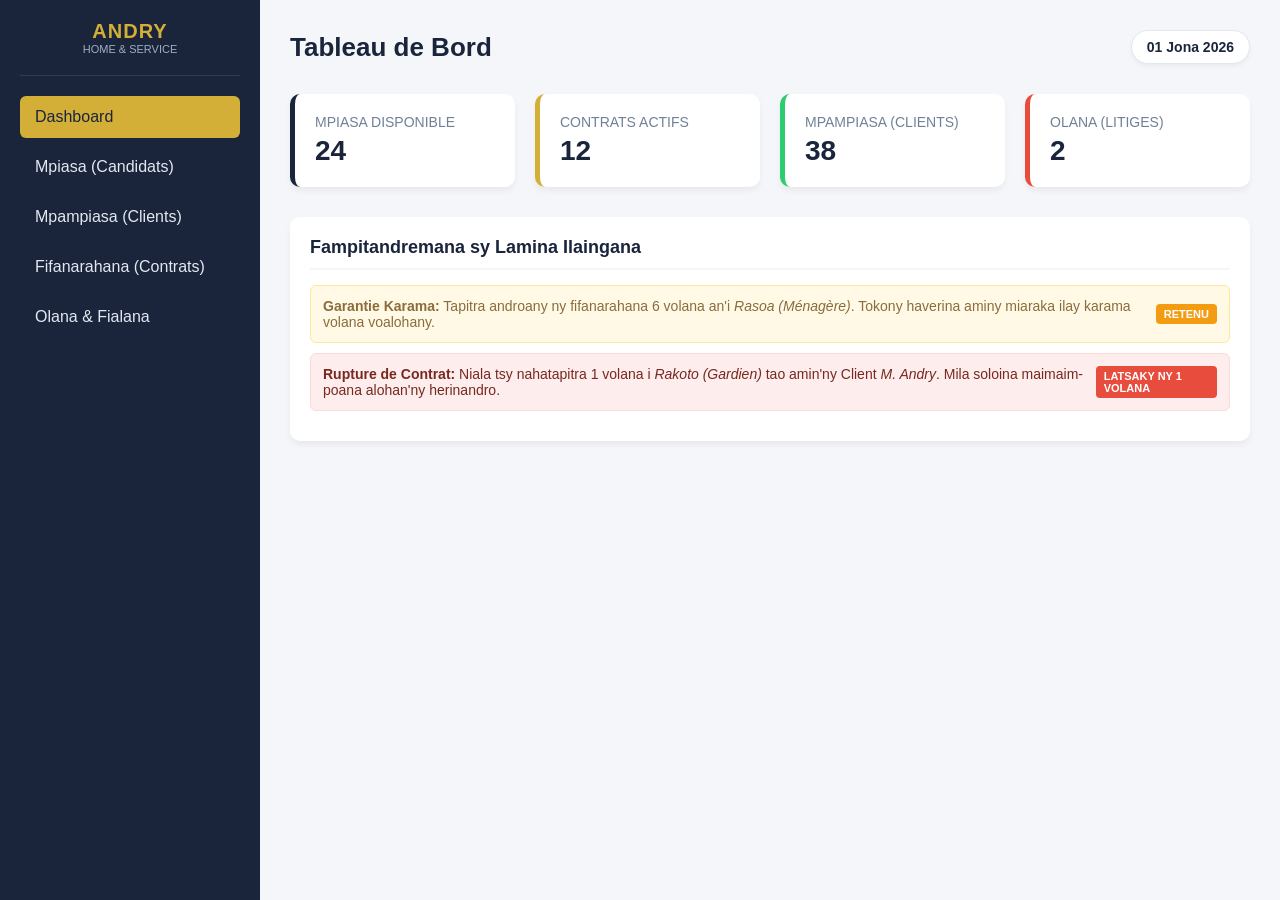
==== dasboard.html @ af7dbdff "Nampiditra ny pejy Client sy Candidat ho an'ny tranonkala" ====
<!DOCTYPE html>
<html lang="mg">
<head>
    <meta charset="UTF-8">
    <meta name="viewport" content="width=device-width, initial-scale=1.0">
    <title>Dashboard - Andry Fianarantsoa Home & Service</title>
    <style>
        /* CSS Fototra */
        * {
            margin: 0;
            padding: 0;
            box-sizing: border-box;
            font-family: 'Segoe UI', Tahoma, Geneva, Verdana, sans-serif;
        }

        body {
            display: flex;
            background-color: #f4f6f9;
            color: #1a253c;
            min-height: 100vh;
        }

        /* 1. Sisiny Havia (Sidebar) */
        .sidebar {
            width: 260px;
            background-color: #1a253c; /* Manga Antitra avy amin'ny logo */
            color: #ffffff;
            padding: 20px;
            display: flex;
            flex-direction: column;
        }

        .logo-section {
            text-align: center;
            padding-bottom: 20px;
            border-bottom: 1px solid #2c3d5a;
            margin-bottom: 20px;
        }

        .logo-section h2 {
            font-size: 20px;
            color: #d4af37; /* Loko Volamena / Mavo */
            letter-spacing: 1px;
        }

        .logo-section p {
            font-size: 11px;
            color: #a0aec0;
            text-transform: uppercase;
        }

        .menu-list {
            list-style: none;
        }

        .menu-item a {
            display: block;
            padding: 12px 15px;
            color: #e2e8f0;
            text-decoration: none;
            border-radius: 6px;
            margin-bottom: 8px;
            font-weight: 500;
            transition: 0.3s;
        }

        .menu-item a:hover, .menu-item.active a {
            background-color: #d4af37;
            color: #1a253c;
        }

        /* 2. Fizarana Lehibe (Main Content) */
        .main-content {
            flex: 1;
            padding: 30px;
        }

        .header-main {
            display: flex;
            justify-content: space-between;
            align-items: center;
            margin-bottom: 30px;
        }

        .header-main h1 {
            font-size: 26px;
            color: #1a253c;
        }

        .date-badge {
            background-color: #ffffff;
            padding: 8px 15px;
            border-radius: 20px;
            font-size: 14px;
            font-weight: bold;
            box-shadow: 0 2px 4px rgba(0,0,0,0.05);
            border: 1px solid #e2e8f0;
        }

        /* 3. Ireo Karatra Tarehimarika (Cards) */
        .cards-grid {
            display: grid;
            grid-template-columns: repeat(auto-fit, minmax(220px, 1fr));
            gap: 20px;
            margin-bottom: 30px;
        }

        .card {
            background-color: #ffffff;
            padding: 20px;
            border-radius: 10px;
            box-shadow: 0 4px 6px rgba(0,0,0,0.05);
            border-left: 5px solid #1a253c;
        }

        .card.gold { border-left-color: #d4af37; }
        .card.green { border-left-color: #2ecc71; }
        .card.red { border-left-color: #e74c3c; }

        .card-title {
            font-size: 14px;
            color: #718096;
            text-transform: uppercase;
            margin-bottom: 5px;
        }

        .card-value {
            font-size: 28px;
            font-weight: bold;
            color: #1a253c;
        }

        /* 4. Fizarana Alerte sy Fampitandremana */
        .alerts-section {
            background-color: #ffffff;
            padding: 20px;
            border-radius: 10px;
            box-shadow: 0 4px 6px rgba(0,0,0,0.05);
        }

        .alerts-section h3 {
            font-size: 18px;
            margin-bottom: 15px;
            color: #1a253c;
            border-bottom: 2px solid #f4f6f9;
            padding-bottom: 10px;
        }

        .alert-item {
            display: flex;
            justify-content: space-between;
            align-items: center;
            padding: 12px;
            border-radius: 6px;
            margin-bottom: 10px;
            font-size: 14px;
        }

        .alert-item.warning {
            background-color: #fff9e6;
            border: 1px solid #ffe899;
            color: #8a6d3b;
        }

        .alert-item.danger {
            background-color: #fdedec;
            border: 1px solid #fadbd8;
            color: #78281f;
        }

        .status-badge {
            padding: 4px 8px;
            border-radius: 4px;
            font-size: 11px;
            font-weight: bold;
            text-transform: uppercase;
        }

        .badge-warning { background-color: #f39c12; color: white; }
        .badge-danger { background-color: #e74c3c; color: white; }
    </style>
</head>
<body>

    <!-- 1. Sisiny Havia: Menu -->
    <div class="sidebar">
        <div class="logo-section">
            <h2>ANDRY</h2>
            <p>Home & Service</p>
        </div>
        <ul class="menu-list">
            <li class="menu-item active"><a href="#">Dashboard</a></li>
            <li class="menu-item"><a href="#">Mpiasa (Candidats)</a></li>
            <li class="menu-item"><a href="#">Mpampiasa (Clients)</a></li>
            <li class="menu-item"><a href="#">Fifanarahana (Contrats)</a></li>
            <li class="menu-item"><a href="#">Olana & Fialana</a></li>
        </ul>
    </div>

    <!-- 2. Fizarana Havanana: Votoatiny lehibe -->
    <div class="main-content">
        <div class="header-main">
            <h1>Tableau de Bord</h1>
            <div class="date-badge">01 Jona 2026</div>
        </div>

        <!-- Ireo Karatra fampisehoana tarehimarika -->
        <div class="cards-grid">
            <div class="card">
                <div class="card-title">Mpiasa Disponible</div>
                <div class="card-value">24</div>
            </div>
            <div class="card gold">
                <div class="card-title">Contrats Actifs</div>
                <div class="card-value">12</div>
            </div>
            <div class="card green">
                <div class="card-title">Mpampiasa (Clients)</div>
                <div class="card-value">38</div>
            </div>
            <div class="card red">
                <div class="card-title">Olana (Litiges)</div>
                <div class="card-value">2</div>
            </div>
        </div>

        <!-- Fampitandremana ho an'ny Agence -->
        <div class="alerts-section">
            <h3>Fampitandremana sy Lamina Ilaingana</h3>
            
            <!-- Alerte momba ny karama miantona (6 volana) -->
            <div class="alert-item warning">
                <div>
                    <strong>Garantie Karama:</strong> Tapitra androany ny fifanarahana 6 volana an'i <em>Rasoa (Ménagère)</em>. Tokony haverina aminy miaraka ilay karama volana voalohany.
                </div>
                <span class="status-badge badge-warning">Retenu</span>
            </div>

            <!-- Alerte momba ny olana (Halatra na fialana tampoka) -->
            <div class="alert-item danger">
                <div>
                    <strong>Rupture de Contrat:</strong> Niala tsy nahatapitra 1 volana i <em>Rakoto (Gardien)</em> tao amin'ny Client <em>M. Andry</em>. Mila soloina maimaim-poana alohan'ny herinandro.
                </div>
                <span class="status-badge badge-danger">Latsaky ny 1 Volana</span>
            </div>
        </div>
    </div>

</body>
</html>
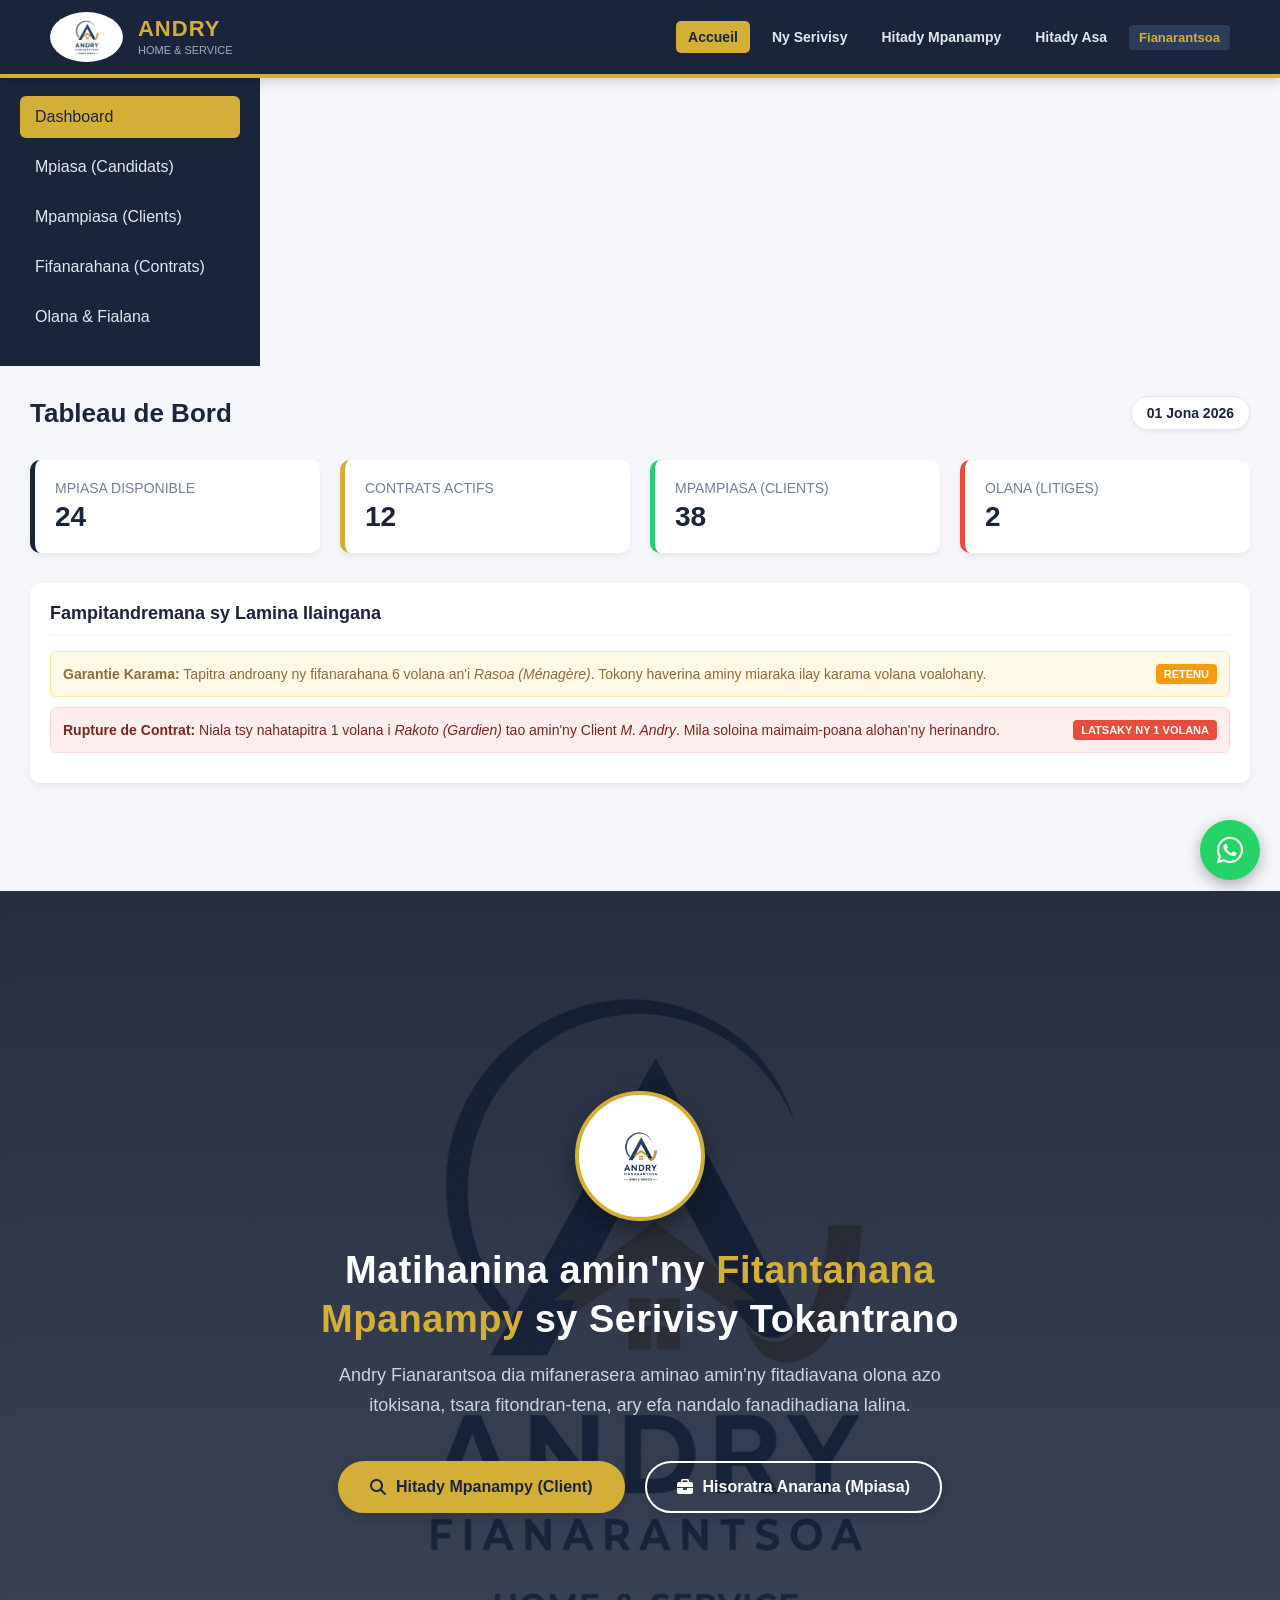
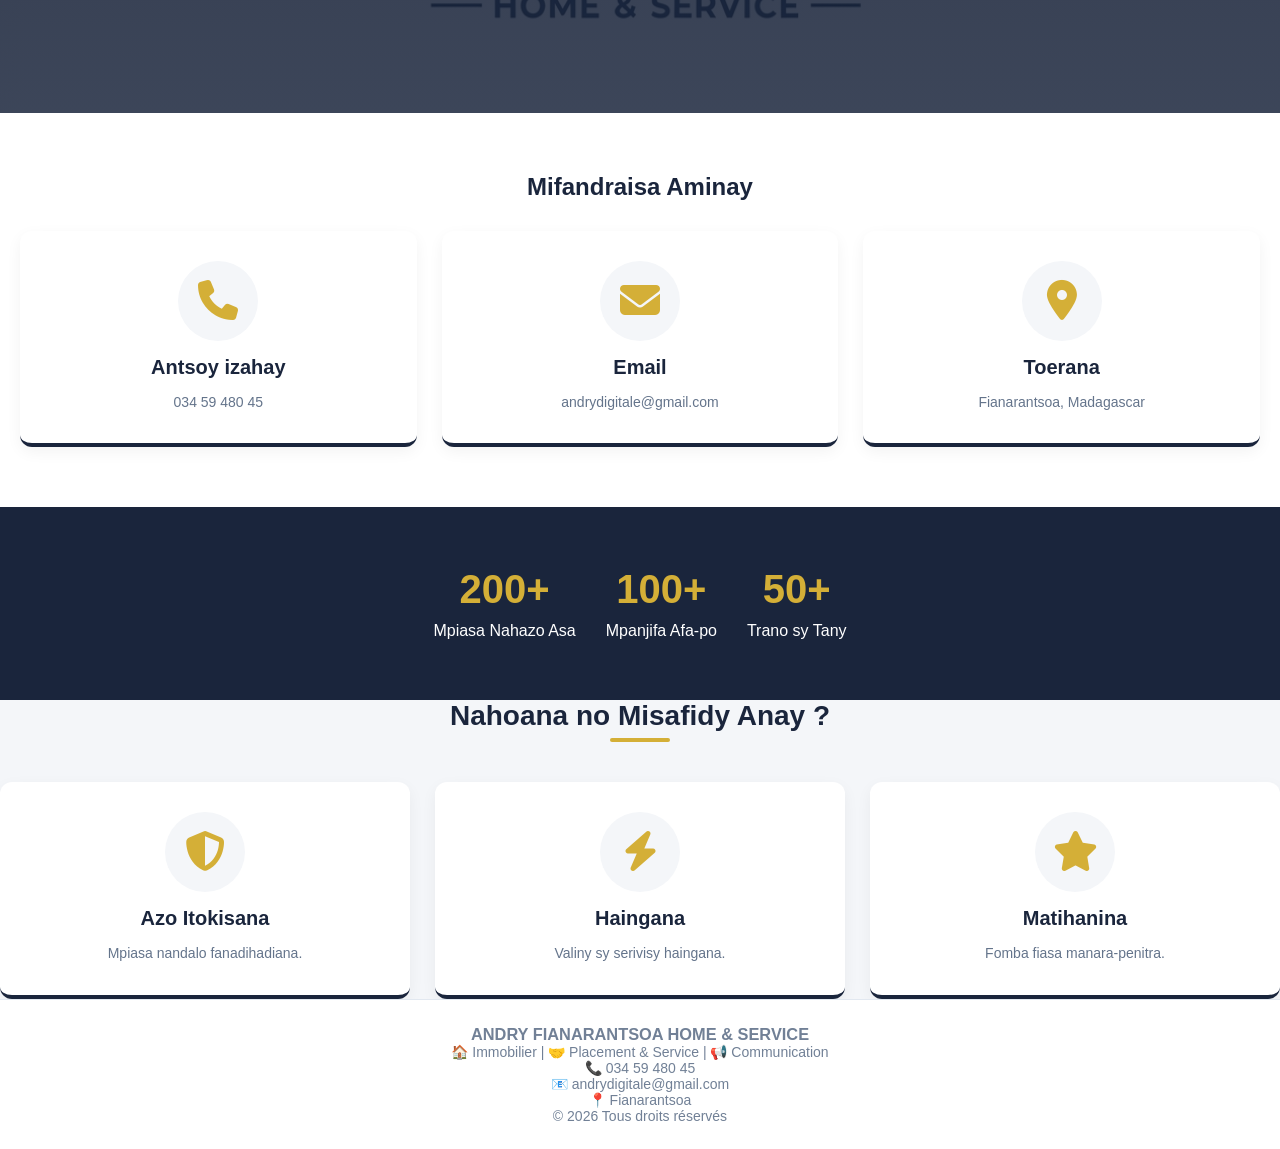
==== commit 1028e9f0: "Premier site Andry Home Service" ====
--- a/dasboard.html
+++ b/dasboard.html
@@ -6,7 +6,8 @@
     <meta name="viewport" content="width=device-width, initial-scale=1.0">
     <title>Dashboard - Andry Fianarantsoa Home & Service</title>
     <style>
-        /* CSS Fototra */
+        /* CSS Fototra                    
+         git add . && git commit -m "Nampiditra sary sy logo teo amin'ny pejy voalohany" && git push*/
         * {
             margin: 0;
             padding: 0;
@@ -248,4 +249,1189 @@
     </div>
 
 </body>
+</html>
+
+
+
+
+
+
+
+
+
+
+
+
+
+
+
+
+
+
+
+
+
+
+
+
+
+
+
+
+
+
+
+
+
+
+
+
+
+<!DOCTYPE html>
+<html lang="mg">
+<head>
+    <meta charset="UTF-8">
+    <meta name="viewport" content="width=device-width, initial-scale=1.0">
+    <title>Andry Fianarantsoa - Home & Service</title>
+    <!-- FontAwesome ho an'ny Icons -->
+    <link rel="stylesheet" href="https://cdnjs.cloudflare.com/ajax/libs/font-awesome/6.4.0/css/all.min.css">
+    <style>
+        * {
+            margin: 0;
+            padding: 0;
+            box-sizing: border-box;
+            font-family: 'Segoe UI', Tahoma, Geneva, Verdana, sans-serif;
+        }
+
+        html, body {
+            width: 100%;
+            max-width: 100%;
+            overflow-x: hidden;
+            background-color: #f4f6f9;
+            color: #1a253c;
+            display: flex;
+            flex-direction: column;
+            min-height: 100vh;
+        }
+
+        /* NAVBAR FIXED GLOBAL */
+        header {
+            background-color: #1a253c;
+            color: white;
+            padding: 12px 50px;
+            display: flex;
+            justify-content: space-between;
+            align-items: center;
+            border-bottom: 4px solid #d4af37;
+            box-shadow: 0 4px 10px rgba(0,0,0,0.15);
+            position: fixed;
+            top: 0;
+            left: 0;
+            width: 100%;
+            z-index: 1000;
+        }
+
+        .logo-container {
+            display: flex;
+            align-items: center;
+            gap: 15px;
+        }
+
+        .logo-img {
+            height: 50px;
+            width: auto;
+            object-fit: contain;
+            background-color: white;
+            padding: 2px;
+            border-radius: 50%;
+        }
+
+        .logo-text h1 {
+            font-size: 22px;
+            color: #d4af37;
+            letter-spacing: 1px;
+            line-height: 1;
+        }
+
+        .logo-text p {
+            font-size: 11px;
+            color: #a0aec0;
+            text-transform: uppercase;
+            margin-top: 4px;
+        }
+
+        .nav-menu {
+            display: flex;
+            list-style: none;
+            gap: 10px;
+            align-items: center;
+        }
+
+        .nav-menu li a {
+            color: #e2e8f0;
+            text-decoration: none;
+            font-size: 14px;
+            font-weight: 600;
+            padding: 8px 12px;
+            border-radius: 5px;
+            cursor: pointer;
+            transition: all 0.3s ease;
+        }
+
+        .nav-menu li a:hover,
+        .nav-menu li a.active {
+            color: #1a253c;
+            background-color: #d4af37;
+        }
+
+        .loc-badge {
+            background-color: #2c3d5a;
+            color: #d4af37;
+            padding: 5px 10px;
+            border-radius: 4px;
+            font-size: 13px;
+            font-weight: bold;
+        }
+
+        /* BOKOTRA HAMBURGER */
+        .menu-toggle {
+            display: none;
+            flex-direction: column;
+            gap: 5px;
+            cursor: pointer;
+            background: none;
+            border: none;
+        }
+
+        .menu-toggle span {
+            display: block;
+            width: 28px;
+            height: 3px;
+            background-color: white;
+            border-radius: 2px;
+            transition: 0.3s;
+        }
+
+        /* MAIN CONTENT MANAGER */
+        .page-section {
+            display: none;
+            padding: 40px 20px;
+            max-width: 1200px;
+            margin: 78px auto 0 auto;
+            width: 100%;
+            animation: slideUp 0.4s ease forwards;
+        }
+
+        .page-section.active-page {
+            display: block;
+        }
+
+        #home-page {
+            max-width: 100%;
+            width: 100%;
+            margin-top: 78px;
+            padding: 0;
+        }
+
+        @keyframes slideUp {
+            from { opacity: 0; transform: translateY(15px); }
+            to { opacity: 1; transform: translateY(0); }
+        }
+
+        /* HERO SECTION */
+        .hero {
+            position: relative;
+            background: linear-gradient(rgba(15, 23, 42, 0.9), rgba(26, 37, 60, 0.85)), url('logooo.png');
+            background-size: cover;
+            background-position: center;
+            background-attachment: fixed;
+            color: white;
+            text-align: center;
+            padding: 100px 20px;
+            min-height: calc(100vh - 78px);
+            display: flex;
+            flex-direction: column;
+            justify-content: center;
+            align-items: center;
+        }
+
+        .hero-logo-center {
+            width: 130px;
+            height: 130px;
+            background-color: white;
+            border-radius: 50%;
+            padding: 12px;
+            display: flex;
+            align-items: center;
+            justify-content: center;
+            box-shadow: 0 10px 25px rgba(0,0,0,0.4);
+            border: 4px solid #d4af37;
+            margin-bottom: 25px;
+            animation: pulse 2s infinite;
+        }
+
+        @keyframes pulse {
+            0% { box-shadow: 0 0 0 0 rgba(212, 175, 55, 0.4); }
+            70% { box-shadow: 0 0 0 15px rgba(212, 175, 55, 0); }
+            100% { box-shadow: 0 0 0 0 rgba(212, 175, 55, 0); }
+        }
+
+        .hero-logo-center img {
+            max-width: 100%;
+            max-height: 100%;
+            object-fit: contain;
+        }
+
+        .hero h2 {
+            font-size: 38px;
+            font-weight: 800;
+            margin-bottom: 15px;
+            color: #ffffff;
+            letter-spacing: 0.5px;
+            max-width: 800px;
+            line-height: 1.3;
+        }
+        
+        .hero h2 span {
+            color: #d4af37;
+        }
+
+        .hero p {
+            font-size: 18px;
+            max-width: 650px;
+            margin-bottom: 40px;
+            color: #cbd5e1;
+            line-height: 1.7;
+        }
+
+        .hero-buttons {
+            display: flex;
+            gap: 20px;
+            flex-wrap: wrap;
+            justify-content: center;
+        }
+
+        .hero-btn {
+            padding: 15px 30px;
+            font-size: 16px;
+            font-weight: 700;
+            text-decoration: none;
+            border-radius: 30px;
+            cursor: pointer;
+            transition: all 0.3s ease;
+            display: inline-flex;
+            align-items: center;
+            gap: 10px;
+            box-shadow: 0 4px 15px rgba(0,0,0,0.2);
+        }
+
+        .hero-btn-primary {
+            background-color: #d4af37;
+            color: #1a253c;
+            border: 2px solid #d4af37;
+        }
+
+        .hero-btn-primary:hover {
+            background-color: transparent;
+            color: #ffffff;
+            transform: translateY(-3px);
+            box-shadow: 0 6px 20px rgba(212, 175, 55, 0.4);
+        }
+
+        .hero-btn-secondary {
+            background-color: transparent;
+            color: #ffffff;
+            border: 2px solid #ffffff;
+        }
+
+        .hero-btn-secondary:hover {
+            background-color: #ffffff;
+            color: #1a253c;
+            transform: translateY(-3px);
+            box-shadow: 0 6px 20px rgba(255, 255, 255, 0.3);
+        }
+
+        /* SERVICES SECTION STYLE */
+        .services-section {
+            text-align: center;
+        }
+
+        .services-section h2 {
+            font-size: 28px;
+            color: #1a253c;
+            margin-bottom: 10px;
+            position: relative;
+            display: inline-block;
+            padding-bottom: 10px;
+        }
+
+        .services-section h2::after {
+            content: '';
+            position: absolute;
+            bottom: 0;
+            left: 50%;
+            transform: translateX(-50%);
+            width: 60px;
+            height: 4px;
+            background-color: #d4af37;
+            border-radius: 2px;
+        }
+
+        .services-container {
+            display: grid;
+            grid-template-columns: repeat(auto-fit, minmax(300px, 1fr));
+            gap: 25px;
+            margin-top: 30px;
+        }
+
+        .service-card {
+            background: white;
+            padding: 30px 20px;
+            border-radius: 12px;
+            box-shadow: 0 5px 15px rgba(0,0,0,0.05);
+            border-bottom: 4px solid #1a253c;
+            transition: all 0.3s ease;
+        }
+
+        .service-card:hover {
+            transform: translateY(-5px);
+            box-shadow: 0 10px 25px rgba(0,0,0,0.1);
+            border-bottom-color: #d4af37;
+        }
+
+        .service-icon {
+            font-size: 40px;
+            color: #d4af37;
+            margin-bottom: 15px;
+            background-color: #f4f6f9;
+            width: 80px;
+            height: 80px;
+            line-height: 80px;
+            border-radius: 50%;
+            display: inline-block;
+        }
+
+        .service-card h3 {
+            font-size: 20px;
+            color: #1a253c;
+            margin-bottom: 12px;
+        }
+
+        .service-card p {
+            font-size: 14px;
+            color: #64748b;
+            line-height: 1.6;
+        }
+
+        /* FORMULAIRES & CONTRACT STYLES */
+        .form-page-container {
+            max-width: 750px;
+            margin: 0 auto;
+        }
+
+        .section-box {
+            background: white;
+            padding: 35px 30px;
+            border-radius: 15px;
+            box-shadow: 0 10px 25px rgba(0,0,0,0.05);
+            border-top: 6px solid #1a253c;
+        }
+
+        .section-box.candidat-box {
+            border-top-color: #d4af37;
+        }
+
+        .section-box h3 {
+            font-size: 24px;
+            margin-bottom: 20px;
+            color: #1a253c;
+            border-bottom: 2px solid #f1f5f9;
+            padding-bottom: 10px;
+            display: flex;
+            align-items: center;
+            gap: 10px;
+        }
+
+        .section-box h3 i { color: #d4af37; }
+        .candidat-box h3 i { color: #1a253c; }
+
+        .section-box ul {
+            list-style: none;
+            margin-bottom: 30px;
+            background-color: #f8fafc;
+            padding: 20px;
+            border-radius: 8px;
+            border-left: 4px solid #1a253c;
+        }
+        
+        .section-box.candidat-box ul { border-left-color: #d4af37; }
+
+        .section-box ul li {
+            margin-bottom: 12px;
+            font-size: 13.5px;
+            line-height: 1.6;
+            padding-left: 22px;
+            position: relative;
+            color: #334155;
+        }
+
+        .section-box ul li::before {
+            content: "✓";
+            position: absolute;
+            left: 0;
+            color: #2ecc71;
+            font-weight: bold;
+            font-size: 15px;
+        }
+        
+        .section-box ul li.nb-note {
+            list-style: none;
+            padding-left: 0;
+            font-weight: bold;
+            color: #e74c3c;
+            margin-top: 15px;
+            border-top: 1px dashed #cbd5e1;
+            padding-top: 10px;
+        }
+        
+        .section-box ul li.nb-note::before { content: ""; }
+
+        .form-row { display: flex; gap: 15px; }
+        .form-row .form-group { flex: 1; }
+
+        .form-group { margin-bottom: 20px; }
+        .form-group label {
+            display: block;
+            font-size: 13px;
+            font-weight: 600;
+            margin-bottom: 8px;
+            color: #334155;
+        }
+
+        .form-group input, .form-group select, .form-group textarea {
+            width: 100%;
+            padding: 12px 14px;
+            border: 1px solid #cbd5e1;
+            border-radius: 8px;
+            font-size: 14px;
+            background-color: #f8fafc;
+            transition: all 0.3s ease;
+            color: #1a253c;
+        }
+
+        .form-group input:focus, .form-group select:focus, .form-group textarea:focus {
+            border-color: #1a253c;
+            outline: none;
+            background-color: white;
+            box-shadow: 0 0 0 3px rgba(26, 37, 60, 0.1);
+        }
+
+        .candidat-box input:focus, .candidat-box select:focus, .candidat-box textarea:focus {
+            border-color: #d4af37;
+            box-shadow: 0 0 0 3px rgba(212, 175, 55, 0.15);
+        }
+        
+        .extra-textarea-container { display: none; animation: fadeIn 0.4s ease forwards; }
+
+        @keyframes fadeIn {
+            from { opacity: 0; transform: translateY(-10px); }
+            to { opacity: 1; transform: translateY(0); }
+        }
+
+        /* CHECKBOX AGREEMENT */
+        .checkbox-group {
+            display: flex;
+            align-items: flex-start;
+            gap: 10px;
+            margin-bottom: 25px;
+            cursor: pointer;
+        }
+
+        .checkbox-group input {
+            width: auto;
+            margin-top: 3px;
+            cursor: pointer;
+        }
+
+        .checkbox-group label {
+            font-size: 13px;
+            color: #475569;
+            line-height: 1.5;
+            font-weight: 500;
+            cursor: pointer;
+        }
+
+        .btn-submit {
+            width: 100%;
+            padding: 14px;
+            background-color: #1a253c;
+            color: white;
+            border: none;
+            border-radius: 8px;
+            font-size: 15px;
+            font-weight: bold;
+            cursor: pointer;
+            transition: all 0.3s ease;
+            box-shadow: 0 4px 6px rgba(26, 37, 60, 0.15);
+            display: flex;
+            justify-content: center;
+            align-items: center;
+            gap: 10px;
+        }
+
+        .btn-submit:hover {
+            background-color: #d4af37;
+            color: #1a253c;
+            transform: translateY(-2px);
+        }
+
+        .candidat-box .btn-submit {
+            background-color: #d4af37;
+            color: #1a253c;
+        }
+
+        .candidat-box .btn-submit:hover {
+            background-color: #1a253c;
+            color: white;
+        }
+
+        /* STATUS MESSAGE BOX */
+        .form-status {
+            display: none;
+            padding: 15px;
+            border-radius: 8px;
+            margin-bottom: 20px;
+            font-size: 14px;
+            font-weight: 600;
+            text-align: center;
+            animation: fadeIn 0.3s ease;
+        }
+        .form-status.success {
+            background-color: #d4edda;
+            color: #155724;
+            border: 1px solid #c3e6cb;
+            display: block;
+        }
+        .form-status.error {
+            background-color: #f8d7da;
+            color: #721c24;
+            border: 1px solid #f5c6cb;
+            display: block;
+        }
+
+        footer {
+            text-align: center;
+            padding: 25px;
+            margin-top: auto;
+            font-size: 14px;
+            color: #718096;
+            border-top: 1px solid #e2e8f0;
+            background-color: #ffffff;
+        }
+
+        /* MEDIA QUERIES */
+        @media (max-width: 768px) {
+            header { padding: 15px 20px; }
+            .menu-toggle { display: flex; }
+            .menu-toggle.open span:nth-child(1) { transform: rotate(45deg) translate(5px, 5px); }
+            .menu-toggle.open span:nth-child(2) { opacity: 0; }
+            .menu-toggle.open span:nth-child(3) { transform: rotate(-45deg) translate(6px, -7px); }
+
+            .nav-menu {
+                display: none; 
+                position: absolute;
+                top: 100%;
+                left: 0;
+                width: 100%;
+                background-color: #1a253c;
+                flex-direction: column;
+                align-items: center;
+                padding: 20px 0;
+                gap: 15px;
+                border-bottom: 3px solid #d4af37;
+            }
+
+            .nav-menu.open { display: flex; }
+            .nav-menu li { width: 100%; text-align: center; }
+            .nav-menu li a { display: inline-block; width: 80%; font-size: 16px; padding: 10px; }
+
+            .hero h2 { font-size: 28px; }
+            .hero p { font-size: 15px; }
+            .services-section h2 { font-size: 24px; }
+            .form-row { flex-direction: column; gap: 0; }
+            .hero-buttons { flex-direction: column; width: 100%; max-width: 300px; }
+            .hero-btn { width: 100%; justify-content: center; }
+        }
+
+
+
+
+        .contact-rapide{
+padding:60px 20px;
+text-align:center;
+background:white;
+}
+
+.stats{
+display:flex;
+justify-content:center;
+gap:30px;
+padding:60px 20px;
+background:#1a253c;
+color:white;
+flex-wrap:wrap;
+}
+
+.stat-box{
+text-align:center;
+}
+
+.stat-box h2{
+font-size:40px;
+color:#d4af37;
+margin-bottom:10px;
+}
+
+.whatsapp-float{
+position:fixed;
+bottom:20px;
+right:20px;
+width:60px;
+height:60px;
+background:#25D366;
+border-radius:50%;
+display:flex;
+justify-content:center;
+align-items:center;
+font-size:30px;
+color:white;
+text-decoration:none;
+z-index:9999;
+box-shadow:0 5px 15px rgba(0,0,0,.3);
+}
+    </style>
+</head>
+<body>
+
+    <!-- Nav-Bar FIXED -->
+    <header id="navbar">
+        <div class="logo-container">
+            <img src="logooo.png" alt="Logo Agence Andry" class="logo-img">
+            <div class="logo-text">
+                <h1>ANDRY</h1>
+                <p>Home & Service</p>
+            </div>
+        </div>
+        
+        <button class="menu-toggle" id="mobile-menu-btn">
+            <span></span>
+            <span></span>
+            <span></span>
+        </button>
+        
+        <ul class="nav-menu" id="nav-links">
+            <li><a onclick="showPage('home-page')" id="link-home" class="nav-item active">Accueil</a></li>
+            <li><a onclick="showPage('serivisy-page')" id="link-serivisy" class="nav-item">Ny Serivisy</a></li>
+            <li><a onclick="showPage('mpampiasa-page')" id="link-mpampiasa" class="nav-item">Hitady Mpanampy</a></li>
+            <li><a onclick="showPage('mpiasa-page')" id="link-mpiasa" class="nav-item">Hitady Asa</a></li>
+            <li class="loc-badge">Fianarantsoa</li>
+        </ul>
+    </header>
+
+    <!-- 1. ACCUEIL PAGE -->
+    <div id="home-page" class="page-section active-page">
+        <div class="hero">
+            <div class="hero-logo-center">
+                <img src="logooo.png" alt="Logo Andry">
+            </div>
+            <h2>Matihanina amin'ny <span>Fitantanana Mpanampy</span> sy Serivisy Tokantrano</h2>
+            <p>Andry Fianarantsoa dia mifanerasera aminao amin'ny fitadiavana olona azo itokisana, tsara fitondran-tena, ary efa nandalo fanadihadiana lalina.</p>
+            
+            <div class="hero-buttons">
+                <a onclick="showPage('mpampiasa-page')" class="hero-btn hero-btn-primary">
+                    <i class="fa-solid fa-magnifying-glass"></i> Hitady Mpanampy (Client)
+                </a>
+                <a onclick="showPage('mpiasa-page')" class="hero-btn hero-btn-secondary">
+                    <i class="fa-solid fa-briefcase"></i> Hisoratra Anarana (Mpiasa)
+                </a>
+            </div>
+        </div>
+    </div>
+<section class="contact-rapide">
+    <h2>Mifandraisa Aminay</h2>
+
+    <div class="services-container">
+
+        <div class="service-card">
+            <div class="service-icon">
+                <i class="fas fa-phone"></i>
+            </div>
+            <h3>Antsoy izahay</h3>
+            <p>034 59 480 45</p>
+        </div>
+
+        <div class="service-card">
+            <div class="service-icon">
+                <i class="fas fa-envelope"></i>
+            </div>
+            <h3>Email</h3>
+            <p>andrydigitale@gmail.com</p>
+        </div>
+
+        <div class="service-card">
+            <div class="service-icon">
+                <i class="fas fa-location-dot"></i>
+            </div>
+            <h3>Toerana</h3>
+            <p>Fianarantsoa, Madagascar</p>
+        </div>
+
+    </div>
+</section>
+    <!-- 2. SERVICES PAGE -->
+    <section id="serivisy-page" class="page-section">
+        <div class="services-section">
+            <h2>Ny Serivisy Ataonay</h2>
+            <p style="color: #64748b; margin-top: 10px; font-size: 15px;">Manolotra vahaolana feno sy matihanina ho an'ny tokantrano sy ny fandraharahana eto Fianarantsoa.</p>
+            
+            <div class="services-container">
+                <div class="service-card">
+                    <div class="service-icon"><i class="fa-solid fa-house-chimney"></i></div>
+                    <h3>Andry Real Estate</h3>
+                    <p>Mitady trano hofaina na hovidiana ve ianao? Sa manana tany sy trano tiana hamidy? Izahay no mikarakara sy mitantana izany am-pitoniana.</p>
+                </div>
+
+                <div class="service-card">
+                    <div class="service-icon"><i class="fa-solid fa-users-gear"></i></div>
+                    <h3>Andry Recruitment</h3>
+                    <p>Fikarohana mpiasa efa nandalo sivana sy fanadihadiana lalina: Mpanampy an-trano, Mpitaiza kely (Nounou), Mpiambina (Gardien), ary mpiasan'ny Hotely.</p>
+                </div>
+
+                <div class="service-card">
+                    <div class="service-icon"><i class="fa-solid fa-palette"></i></div>
+                    <h3>Communication & Design</h3>
+                    <p>Manandratra ny fandraharahanao izahay: Famoronana Logo, Afisy (Affiches), Karatra matihanina (Cartes de visite), ary dokam-barotra amin'ny Facebook.</p>
+                </div>
+            </div>
+        </div>
+    </section>
+    <section class="stats">
+
+    <div class="stat-box">
+        <h2>200+</h2>
+        <p>Mpiasa Nahazo Asa</p>
+    </div>
+
+    <div class="stat-box">
+        <h2>100+</h2>
+        <p>Mpanjifa Afa-po</p>
+    </div>
+
+    <div class="stat-box">
+        <h2>50+</h2>
+        <p>Trano sy Tany</p>
+    </div>
+
+</section>
+
+
+
+<section class="services-section">
+
+<h2>Nahoana no Misafidy Anay ?</h2>
+
+<div class="services-container">
+
+<div class="service-card">
+<div class="service-icon">
+<i class="fas fa-shield-alt"></i>
+</div>
+<h3>Azo Itokisana</h3>
+<p>Mpiasa nandalo fanadihadiana.</p>
+</div>
+
+<div class="service-card">
+<div class="service-icon">
+<i class="fas fa-bolt"></i>
+</div>
+<h3>Haingana</h3>
+<p>Valiny sy serivisy haingana.</p>
+</div>
+
+<div class="service-card">
+<div class="service-icon">
+<i class="fas fa-star"></i>
+</div>
+<h3>Matihanina</h3>
+<p>Fomba fiasa manara-penitra.</p>
+</div>
+
+</div>
+</section>
+
+    <!-- 3. MPAMPIASA PAGE (CLIENT) -->
+    <section id="mpampiasa-page" class="page-section">
+        <div class="form-page-container">
+            <div class="section-box">
+                <h3><i class="fa-solid fa-briefcase"></i> Taratasy Fifanarahana & Fangatahana (Client)</h3>
+                
+                <ul>
+                    <li><strong>Saran'ny Serivisy (Frais d'agence 100%):</strong> Aloa mivantana amin'ny andro voalohany hanombohan'ny mpanampy miasa[cite: 1].</li>
+                    <li><strong>Antoka sy Fanoloana:</strong> Raha misy fialana latsaky ny 1 volana (olana avy amin'ny mpiasa), manolo maimaim-poana ny Agence ao anatin'ny herinandro[cite: 1]. Raha tsy mahita izahay dia haverina ny <em>commission</em>[cite: 1]. Raha dila ny 1 volana kosa dia misy sarany vaovao[cite: 1].</li>
+                    <li><strong>Tapa-bolana hianarana:</strong> Manana 2 herinandro hampianarana ny mpiasa ny mpampiasa[cite: 1]. Raha tena tsy hainy vao miroso amin'ny fanoloana[cite: 1].</li>
+                    <li><strong>Fanadihadiana Lalina:</strong> Ny Agence dia mitaky taratasy feno (CIN, Résidence, Saritapaka)[cite: 1].</li>
+                    <li><strong>Fiarovana sy Halatra:</strong> Ny mpampiasa no mitantana ny fananany sy mametraka fitoriana raha misy halatra, fa ny Agence kosa dia hanome ny atontan-taratasy rehetra momba ilay mpiasa[cite: 1].</li>
+                    <li class="nb-note">NB: Izahay dia tsy mahalala ny tena toetra ny olona alefanay miasa, fa kosa manao fanadihadiana ny momba azy rehetra alohan'ny handefasana azy miasa[cite: 1].</li>
+                </ul>
+
+                <div id="client-status" class="form-status"></div>
+                
+                <form id="client-form">
+                    <div class="form-group">
+                        <label>Anarana sy Fanampiny (Nom & Prénom) *</label>
+                        <input type="text" id="client-name" placeholder="Ohatra: M. Jean Luc" required>
+                    </div>
+                    
+                    <div class="form-row">
+                        <div class="form-group">
+                            <label>Laharana Finday 1 *</label>
+                            <input type="tel" id="client-phone1" placeholder="Ohatra: 034 12 345 67" required>
+                        </div>
+                        <div class="form-group">
+                            <label>Finday 2 (WhatsApp)</label>
+                            <input type="tel" id="client-phone2" placeholder="Ohatra: 032 45 678 90">
+                        </div>
+                    </div>
+
+                    <div class="form-group">
+                        <label>Toerana misy anao (Adresse/Quartier) *</label>
+                        <input type="text" id="client-address" placeholder="Ohatra: Tsianolondroa, Fianarantsoa" required>
+                    </div>
+
+                    <div class="form-group">
+                        <label>Karazan'ny Serivisy ilainao *</label>
+                        <select id="client-service-select" onchange="toggleClientTextarea()">
+                            <option value="Menagere">Ménagère (Mpanampy an-trano)</option>
+                            <option value="Nounou">Nounou (Mpitaiza kely)</option>
+                            <option value="Gardien">Gardien (Mpiambina)</option>
+                            <option value="Serveur">Serveur / Serveuse</option>
+                            <option value="Immobilier">Andry Real Estate (Trano/Tany)</option>
+                            <option value="Design">Communication & Design</option>
+                            <option value="Autre">Autre... (Hafa tsy voatanisa)</option>
+                        </select>
+                    </div>
+
+                    <div class="form-group extra-textarea-container" id="client-extra-box">
+                        <label id="client-extra-label">Soraty eto antsipiriany ny zavatra tadiaviao *</label>
+                        <textarea id="client-details" rows="4" placeholder="Hamarito tsara eto ny antsipiriany..."></textarea>
+                    </div>
+
+                    <div class="checkbox-group">
+                        <input type="checkbox" id="client-agree" required>
+                        <label for="client-agree">Izaho mpampiasa dia mamaky ary manaiky tsara ny fepetra sy andraikitra voalaza etsy ambony. *[cite: 2]</label>
+                    </div>
+
+                    <button type="submit" class="btn-submit">
+                        <i class="fa-regular fa-paper-plane"></i> Handefa Fangatahana
+                    </button>
+                </form>
+            </div>
+        </div>
+    </section>
+
+    <!-- 4. MPIASA PAGE (CANDIDAT) -->
+    <section id="mpiasa-page" class="page-section">
+        <div class="form-page-container">
+            <div class="section-box candidat-box">
+                <h3><i class="fa-solid fa-user-pen"></i> Fifanarahana Arak'asa & Fisoratana Anarana (Mpiasa)</h3>
+                
+                <ul>
+                    <li><strong>Fe-potoana hiasana:</strong> 6 volana ho an'ny eto Fianarantsoa, ary 1 taona kosa raha any amin'ny faritra[cite: 2].</li>
+                    <li><strong>Antoka fitondran-tena:</strong> Tsy raisina aloha ny antsasaky ny karama amin'ny volana voalohany fa averina mitambatra amin'ny fahataperan'ny fifanarahana hiasana[cite: 2].</li>
+                    <li><strong>Raha miala tsy nahatapitra contrat:</strong> Tsy maintsy mamerina ny fandaniana rehetra nataon'ny mpampiasa (Frais d'agence + fanafarana) raha toa ka olana avy aminao[cite: 2].</li>
+                    <li><strong>Fiarovana ny Mpiasa:</strong> Ny Agence dia miaro ny zon'ny olona avy aminy raha misy herisetra na fanararaotana atao aminy[cite: 2].</li>
+                    <li><strong>Raha misy halatra:</strong> Raha misy porofo dia afaka mitory any amin'ny mpitandro filaminana ny mpampiasa[cite: 2].</li>
+                </ul>
+
+                <div id="candidat-status" class="form-status"></div>
+                
+                <form id="candidat-form">
+                    <div class="form-group">
+                        <label>Anarana sy Fanampiny (Nom & Prénom) *</label>
+                        <input type="text" id="candidat-name" placeholder="Ohatra: Rasoa Marie" required>
+                    </div>
+
+                    <div class="form-row">
+                        <div class="form-group">
+                            <label>Laharana CIN *</label>
+                            <input type="text" id="candidat-cin" maxlength="12" placeholder="Tarehimarika 12" required>
+                        </div>
+                        <div class="form-group">
+                            <label>Taona (Âge) *</label>
+                            <input type="number" id="candidat-age" min="18" max="60" placeholder="Ohatra: 25" required>
+                        </div>
+                    </div>
+                    
+                    <div class="form-row">
+                        <div class="form-group">
+                            <label>Laharana Finday *</label>
+                            <input type="tel" id="candidat-phone" placeholder="Ohatra: 033 44 555 66" required>
+                        </div>
+                        <div class="form-group">
+                            <label>Daty afaka manomboka *</label>
+                            <input type="date" id="candidat-date" required>
+                        </div>
+                    </div>
+
+                    <div class="form-group">
+                        <label>Toerana misy anao ankehitriny (Adiresy) *</label>
+                        <input type="text" id="candidat-address" placeholder="Ohatra: Tambohobe, Fianarantsoa" required>
+                    </div>
+
+                    <div class="form-group">
+                        <label>Inona ny asa hainao na tadiaviao? *</label>
+                        <select id="candidat-service-select" onchange="toggleCandidatTextarea()">
+                            <option value="Menagere">Ménagère</option>
+                            <option value="Nounou">Nounou (Mpitaiza kely)</option>
+                            <option value="Gardien">Gardien (Mpiambina)</option>
+                            <option value="Chauffeur">Chauffeur (Mpamily)</option>
+                            <option value="Cuisine">Cuisinier(e) (Mpikarakara sakafo)</option>
+                            <option value="Autre">Autre... (Hafa hainao/Tadiavinao)</option>
+                        </select>
+                    </div>
+
+                    <div class="form-group extra-textarea-container" id="candidat-extra-box">
+                        <label id="candidat-extra-label">Soraty eto ny asa hafa hainao na ny traikefa anananao *</label>
+                        <textarea id="candidat-details" rows="4" placeholder="Soraty eto ny antsipiriany..."></textarea>
+                    </div>
+
+                    <div class="checkbox-group">
+                        <input type="checkbox" id="candidat-agree" required>
+                        <label for="candidat-agree">Izaho mpiasa dia manaiky sy hitandrina tsara ireto fepetra voalaza etsy ambony ireto amin'ny sitrapo feno. *[cite: 2]</label>
+                    </div>
+
+                    <button type="submit" class="btn-submit">
+                        <i class="fa-solid fa-user-plus"></i> Hisoratra Anarana
+                    </button>
+                </form>
+            </div>
+        </div>
+    </section>
+
+<footer>
+
+<h3>ANDRY FIANARANTSOA HOME & SERVICE</h3>
+
+<p>
+🏠 Immobilier | 🤝 Placement & Service | 📢 Communication
+</p>
+
+<p>
+📞 034 59 480 45
+</p>
+
+<p>
+📧 andrydigitale@gmail.com
+</p>
+
+<p>
+📍 Fianarantsoa
+</p>
+
+<p>
+© 2026 Tous droits réservés
+</p>
+
+</footer>
+
+    <!-- LOGIQUE JAVASCRIPT MADIO ARY TONTOSA -->
+    <script>
+        const menuBtn = document.getElementById('mobile-menu-btn');
+        const navLinks = document.getElementById('nav-links');
+
+        // Toggle menu mobile
+        menuBtn.addEventListener('click', () => {
+            menuBtn.classList.toggle('open');
+            navLinks.classList.toggle('open');
+        });
+
+        // Page Navigation Manager
+        function showPage(pageId) {
+            const sections = document.querySelectorAll('.page-section');
+            sections.forEach(sec => {
+                sec.classList.remove('active-page');
+            });
+
+            const selectedPage = document.getElementById(pageId);
+            if(selectedPage) {
+                selectedPage.classList.add('active-page');
+            }
+
+            const navItems = document.querySelectorAll('.nav-item');
+            navItems.forEach(item => {
+                item.classList.remove('active');
+            });
+
+            if(pageId === 'home-page') document.getElementById('link-home').classList.add('active');
+            if(pageId === 'serivisy-page') document.getElementById('link-serivisy').classList.add('active');
+            if(pageId === 'mpampiasa-page') document.getElementById('link-mpampiasa').classList.add('active');
+            if(pageId === 'mpiasa-page') document.getElementById('link-mpiasa').classList.add('active');
+
+            menuBtn.classList.remove('open');
+            navLinks.classList.remove('open');
+
+            window.scrollTo({ top: 0, behavior: 'smooth' });
+        }
+
+        // Dynamic Textarea ho an'ny Client
+        function toggleClientTextarea() {
+            const select = document.getElementById('client-service-select');
+            const extraBox = document.getElementById('client-extra-box');
+            const extraLabel = document.getElementById('client-extra-label');
+            
+            if (select.value === 'Immobilier') {
+                extraLabel.innerText = "Hamarito eto ny trano/tany tadiaviao (Hofaina, hovidiana, toerana...) *";
+                extraBox.style.display = 'block';
+            } else if (select.value === 'Design') {
+                extraLabel.innerText = "Inona ny karazana design ilainao (Logo, Affiche, Facebook ad...) *";
+                extraBox.style.display = 'block';
+            } else if (select.value === 'Autre') {
+                extraLabel.innerText = "Soraty eto antsipiriany ny zavatra tadiaviao *";
+                extraBox.style.display = 'block';
+            } else {
+                extraBox.style.display = 'none';
+            }
+        }
+
+        // Dynamic Textarea ho an'ny Candidat
+        function toggleCandidatTextarea() {
+            const select = document.getElementById('candidat-service-select');
+            const extraBox = document.getElementById('candidat-extra-box');
+            const extraLabel = document.getElementById('candidat-extra-label');
+            
+            if (select.value === 'Autre') {
+                extraLabel.innerText = "Soraty eto ny asa hafa hainao na ny traikefa anananao *";
+                extraBox.style.display = 'block';
+            } else {
+                extraBox.style.display = 'none';
+            }
+        }
+
+  // =============================
+// FORMULAIRE CLIENT -> WHATSAPP
+// =============================
+document.getElementById('client-form').addEventListener('submit', function(e){
+
+    e.preventDefault();
+
+    let nom = document.getElementById('client-name').value;
+    let tel1 = document.getElementById('client-phone1').value;
+    let tel2 = document.getElementById('client-phone2').value;
+    let adresse = document.getElementById('client-address').value;
+    let service = document.getElementById('client-service-select').value;
+    let details = document.getElementById('client-details').value;
+
+    let message =
+`📢 FANGATAHANA MPANJIFA VAOVAO
+
+👤 Anarana : ${nom}
+
+📞 Téléphone 1 : ${tel1}
+
+📱 Téléphone 2 : ${tel2}
+
+📍 Adiresy : ${adresse}
+
+🛠 Service tadiavina : ${service}
+
+📝 Fanazavana :
+${details}`;
+
+    window.open(
+        'https://wa.me/261345938044?text=' +
+        encodeURIComponent(message),
+        '_blank'
+    );
+
+    const status = document.getElementById('client-status');
+    status.className = "form-status success";
+    status.innerText = "✅ Nalefa tany amin'ny WhatsApp ny fangatahanao.";
+
+    this.reset();
+    toggleClientTextarea();
+});
+
+
+// =============================
+// FORMULAIRE MPIASA -> WHATSAPP
+// =============================
+document.getElementById('candidat-form').addEventListener('submit', function(e){
+
+    e.preventDefault();
+
+    let nom = document.getElementById('candidat-name').value;
+    let cin = document.getElementById('candidat-cin').value;
+    let age = document.getElementById('candidat-age').value;
+    let phone = document.getElementById('candidat-phone').value;
+    let date = document.getElementById('candidat-date').value;
+    let adresse = document.getElementById('candidat-address').value;
+    let service = document.getElementById('candidat-service-select').value;
+    let details = document.getElementById('candidat-details').value;
+
+    let message =
+`👨‍💼 FISORATANA MPIASA VAOVAO
+
+👤 Anarana : ${nom}
+
+🆔 CIN : ${cin}
+
+🎂 Taona : ${age}
+
+📞 Téléphone : ${phone}
+
+📅 Daty afaka manomboka :
+${date}
+
+📍 Adiresy :
+${adresse}
+
+💼 Asa tadiavina :
+${service}
+
+📝 Fanazavana :
+${details}`;
+
+    window.open(
+        'https://wa.me/261345938044?text=' +
+        encodeURIComponent(message),
+        '_blank'
+    );
+
+    const status = document.getElementById('candidat-status');
+    status.className = "form-status success";
+    status.innerText = "✅ Vita ny fisoratana anarana.";
+
+    this.reset();
+    toggleCandidatTextarea();
+});
+        document.getElementById('candidat-form').addEventListener('submit', function(e) {
+            e.preventDefault();
+            const status = document.getElementById('candidat-status');
+            status.className = "form-status success";
+            status.innerText = "Tontosa ny fisoratana anarananao!";
+            this.reset();
+            toggleCandidatTextarea();
+            window.scrollTo({ top: 0, behavior: 'smooth' });
+        });
+    </script>
+
+
+<a href="https://wa.me/261345948045"
+target="_blank"
+class="whatsapp-float">
+
+<i class="fab fa-whatsapp"></i>
+
+</a>
+</body>
 </html>
